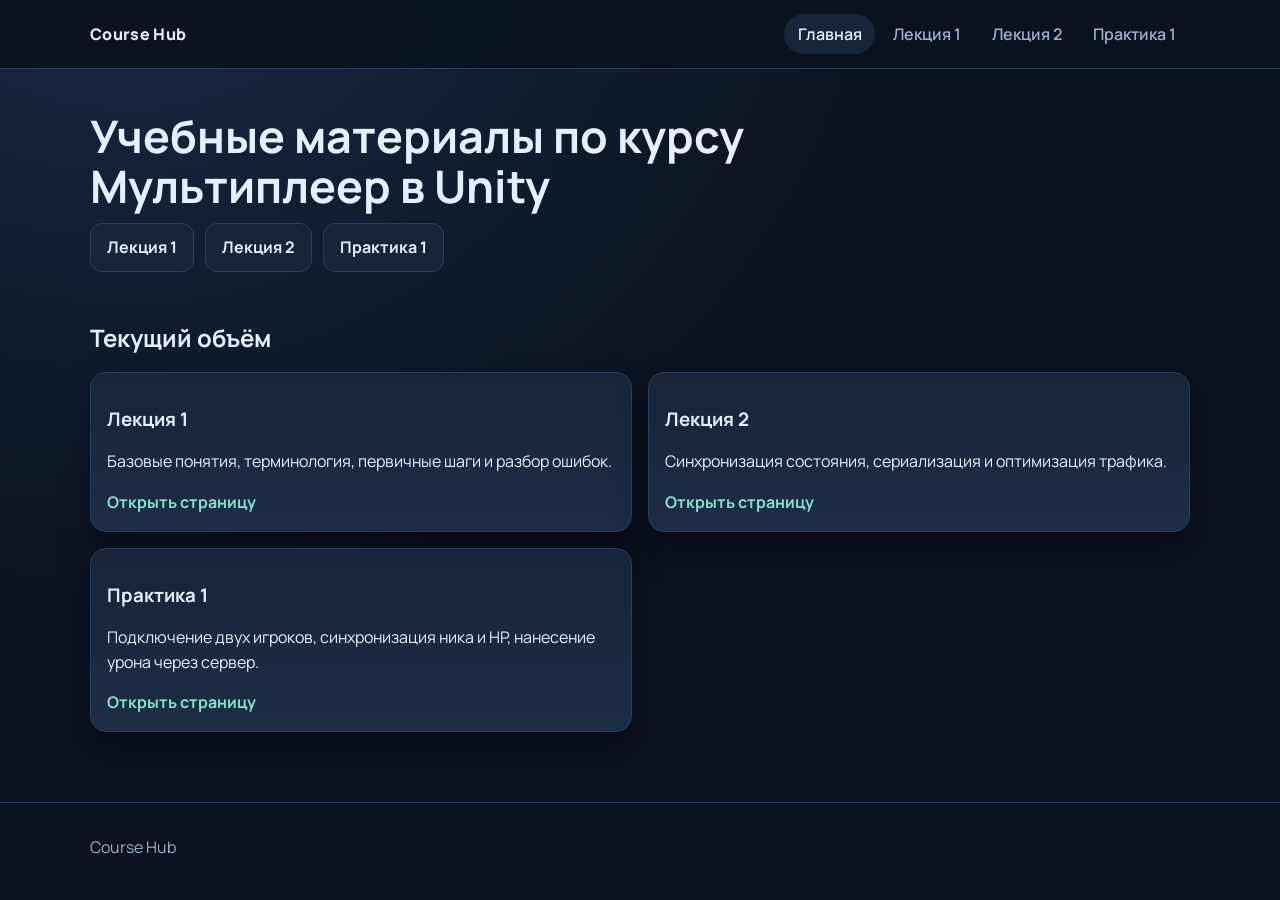
==== index.html @ 15cea0e5 "Add practice 1 page and course navigation" ====
﻿<!doctype html>
<html lang="ru">
<head>
  <meta charset="UTF-8">
  <meta name="viewport" content="width=device-width, initial-scale=1.0">
  <title>Course Hub</title>
  <link rel="preconnect" href="https://fonts.googleapis.com">
  <link rel="preconnect" href="https://fonts.gstatic.com" crossorigin>
  <link href="https://fonts.googleapis.com/css2?family=Manrope:wght@400;500;700;800&display=swap" rel="stylesheet">
  <link rel="stylesheet" href="./assets/css/styles.css">
</head>
<body>
  <header class="site-header">
    <div class="container header-inner">
      <a href="./index.html" class="brand">Course Hub</a>
      <button class="menu-toggle" type="button" aria-expanded="false" aria-controls="site-nav">Меню</button>
      <nav id="site-nav" class="site-nav">
        <a href="./index.html" aria-current="page">Главная</a>
        <a href="./lectures/lecture-1.html">Лекция 1</a>
        <a href="./lectures/lecture-2.html">Лекция 2</a>
        <a href="./lectures/practice-1.html">Практика 1</a>
      </nav>
    </div>
  </header>

  <main>
    <section class="hero">
      <div class="container">
        <h1>Учебные материалы по курсу<br>Мультиплеер в Unity</h1>
        <div class="hero-actions">
          <a class="btn btn-hero-link" href="./lectures/lecture-1.html">Лекция 1</a>
          <a class="btn btn-hero-link" href="./lectures/lecture-2.html">Лекция 2</a>
          <a class="btn btn-hero-link" href="./lectures/practice-1.html">Практика 1</a>
        </div>
      </div>
    </section>

    <section class="container section">
      <h2>Текущий объём</h2>
      <div class="cards">
        <article class="card">
          <h3>Лекция 1</h3>
          <p>Базовые понятия, терминология, первичные шаги и разбор ошибок.</p>
          <a class="link-arrow" href="./lectures/lecture-1.html">Открыть страницу</a>
        </article>
        <article class="card">
          <h3>Лекция 2</h3>
          <p>Синхронизация состояния, сериализация и оптимизация трафика.</p>
          <a class="link-arrow" href="./lectures/lecture-2.html">Открыть страницу</a>
        </article>
        <article class="card">
          <h3>Практика 1</h3>
          <p>Подключение двух игроков, синхронизация ника и HP, нанесение урона через сервер.</p>
          <a class="link-arrow" href="./lectures/practice-1.html">Открыть страницу</a>
        </article>
      </div>
    </section>
  </main>

  <footer class="site-footer">
    <div class="container">
      <p>Course Hub</p>
    </div>
  </footer>

  <script src="./assets/js/site.js"></script>
</body>
</html>
---- assets/css/styles.css ----
﻿:root {
  --bg: #0b1220;
  --bg-soft: #121b2d;
  --surface: #17243a;
  --surface-2: #1d2d46;
  --text: #e7eefc;
  --muted: #9eb0c9;
  --primary: #37c8a7;
  --primary-dark: #29a68a;
  --accent: #233858;
  --border: #2a3d5e;
  --shadow: 0 16px 32px rgba(0, 0, 0, 0.35);
}

* {
  box-sizing: border-box;
}

body {
  margin: 0;
  min-height: 100vh;
  display: flex;
  flex-direction: column;
  font-family: "Manrope", "Segoe UI", sans-serif;
  color: var(--text);
  background: radial-gradient(circle at 10% -20%, #1b2c4b 0%, var(--bg) 50%);
  line-height: 1.55;
}

html,
body {
  overflow-x: hidden;
}

main {
  flex: 1;
  width: 100%;
}

a {
  color: inherit;
}

.container {
  width: min(1100px, 92vw);
  margin: 0 auto;
}

.site-header {
  position: sticky;
  top: 0;
  z-index: 20;
  backdrop-filter: blur(8px);
  background: rgba(11, 18, 32, 0.9);
  border-bottom: 1px solid var(--border);
}

.header-inner {
  display: flex;
  align-items: center;
  justify-content: space-between;
  min-height: 68px;
  gap: 1rem;
}

.brand {
  text-decoration: none;
  font-weight: 800;
  letter-spacing: 0.02em;
}

.site-nav {
  display: flex;
  gap: 0.25rem;
}

.site-nav a {
  text-decoration: none;
  padding: 0.5rem 0.85rem;
  border-radius: 999px;
  color: var(--muted);
  font-weight: 600;
}

.site-nav a[aria-current="page"],
.site-nav a:hover {
  background: var(--surface);
  color: var(--text);
}

.menu-toggle {
  display: none;
  border: 1px solid var(--border);
  color: var(--text);
  background: var(--surface);
  border-radius: 10px;
  padding: 0.5rem 0.8rem;
  font: inherit;
}

.hero {
  padding: 2.2rem 0 1rem;
}

.hero-grid {
  display: grid;
  grid-template-columns: 1.4fr 1fr;
  gap: 1.2rem;
  align-items: start;
}

.eyebrow {
  margin: 0;
  font-weight: 700;
  color: #75e3ce;
}

h1 {
  font-size: clamp(1.7rem, 4.6vw, 2.8rem);
  line-height: 1.1;
  margin: 0.45rem 0 0.8rem;
  overflow-wrap: anywhere;
}

h2,
h3 {
  line-height: 1.2;
  overflow-wrap: anywhere;
}

.hero-text,
.page-lead {
  color: var(--muted);
  margin: 0 0 1rem;
}

.hero-actions {
  display: flex;
  flex-wrap: wrap;
  gap: 0.7rem;
}

.btn {
  display: inline-flex;
  align-items: center;
  justify-content: center;
  padding: 0.7rem 1rem;
  border-radius: 12px;
  text-decoration: none;
  font-weight: 700;
  border: 1px solid transparent;
}

.btn-primary {
  background: var(--primary);
  color: #05221c;
}

.btn-primary:hover {
  background: var(--primary-dark);
}

.btn-secondary {
  border-color: var(--border);
  background: var(--surface);
}

.hero-card,
.card,
.content-card {
  background: linear-gradient(180deg, var(--surface) 0%, var(--surface-2) 100%);
  border: 1px solid var(--border);
  border-radius: 16px;
  box-shadow: var(--shadow);
  padding: 1rem;
}

.section {
  padding: 1rem 0 2rem;
}

.cards {
  display: grid;
  grid-template-columns: repeat(2, minmax(0, 1fr));
  gap: 1rem;
}

.link-arrow {
  color: #82e4d0;
  font-weight: 700;
  text-decoration: none;
}

.link-arrow:hover {
  text-decoration: underline;
}

.site-footer {
  border-top: 1px solid var(--border);
  padding: 1rem 0 1.5rem;
  color: var(--muted);
}

.back-link {
  display: inline-block;
  margin-bottom: 0.8rem;
  text-decoration: none;
  color: #82e4d0;
  font-weight: 700;
}

.lecture-page h1 {
  margin-top: 0;
}

.tabs {
  display: flex;
  gap: 0.5rem;
  margin: 1rem 0;
}

.tab-btn {
  border: 1px solid var(--border);
  border-radius: 10px;
  background: var(--surface);
  color: var(--text);
  padding: 0.6rem 0.9rem;
  font: inherit;
  font-weight: 700;
  cursor: pointer;
}

.tab-btn.is-active {
  background: var(--accent);
  border-color: #3c5f8b;
}

.tab-panel {
  display: block;
}



.content-stack {
  display: grid;
  gap: 1rem;
}

.content-stack > * {
  min-width: 0;
}

.site-nav a:focus-visible,
.btn:focus-visible,
.tab-btn:focus-visible,
.back-link:focus-visible,
.menu-toggle:focus-visible {
  outline: 2px solid #82e4d0;
  outline-offset: 2px;
}

pre {
  background: #0e1728;
  border: 1px solid var(--border);
  border-radius: 12px;
  padding: 0.85rem;
  overflow-x: auto;
}

code {
  font-family: Consolas, "Courier New", monospace;
  font-size: 0.92em;
}
@media (max-width: 860px) {
  .hero-grid,
  .cards {
    grid-template-columns: 1fr;
  }

  .site-nav {
    position: absolute;
    top: 68px;
    right: 4vw;
    left: 4vw;
    background: var(--bg-soft);
    border: 1px solid var(--border);
    border-radius: 14px;
    padding: 0.35rem;
    display: none;
    flex-direction: column;
  }

  .site-nav.is-open {
    display: flex;
  }

  .menu-toggle {
    display: inline-flex;
  }
}



.lecture-figure {
  margin: 0 0 1rem;
  border: 1px solid var(--border);
  border-radius: 14px;
  overflow: hidden;
  background: #101b2f;
}

.lecture-figure img {
  display: block;
  width: 100%;
  height: auto;
  max-width: 100%;
}

.lecture-figure figcaption {
  padding: 0.75rem 0.9rem;
  color: var(--muted);
  font-size: 0.95rem;
  border-top: 1px solid var(--border);
  background: rgba(9, 15, 27, 0.55);
}

.media-grid {
  display: grid;
  grid-template-columns: repeat(3, minmax(0, 1fr));
  gap: 0.9rem;
  margin: 0.9rem 0 0.6rem;
}

.media-card {
  border: 1px solid var(--border);
  border-radius: 14px;
  padding: 0.8rem;
  background: #12203a;
}

.media-card h3 {
  margin-top: 0;
  margin-bottom: 0.6rem;
}

.video-frame {
  position: relative;
  width: 100%;
  padding-top: 56.25%;
  border: 1px solid var(--border);
  border-radius: 12px;
  overflow: hidden;
  background: #0a1220;
  margin-bottom: 0.6rem;
}

.video-frame iframe {
  position: absolute;
  inset: 0;
  width: 100%;
  height: 100%;
  border: 0;
}

.demo-links {
  display: flex;
  flex-wrap: wrap;
  gap: 0.6rem;
  margin-top: 0.8rem;
}

.practice-banner {
  border-color: #3c5f8b;
  background:
    radial-gradient(circle at top right, rgba(55, 200, 167, 0.12), transparent 38%),
    linear-gradient(180deg, var(--surface) 0%, var(--surface-2) 100%);
}

.student-note {
  border-color: #6c5a22;
  background:
    radial-gradient(circle at top right, rgba(224, 189, 81, 0.12), transparent 36%),
    linear-gradient(180deg, #2a2414 0%, #231e12 100%);
}

.student-note p {
  margin: 0;
}

.accent {
  color: #82e4d0;
  font-weight: 700;
}

.accent-warm {
  color: #ffd479;
  font-weight: 700;
}

.info-grid {
  display: grid;
  grid-template-columns: repeat(3, minmax(0, 1fr));
  gap: 0.9rem;
  margin: 1rem 0;
}

.chip-list li {
  margin-bottom: 0.45rem;
}

.checkpoint {
  margin-top: 1rem;
  padding: 0.9rem 1rem;
  border: 1px solid #3a557d;
  border-radius: 14px;
  background: rgba(9, 15, 27, 0.4);
}

.checkpoint h3 {
  margin-top: 0;
  margin-bottom: 0.35rem;
}

.hint-card {
  margin-top: 1rem;
  border: 1px solid #38557b;
  border-radius: 14px;
  background: rgba(12, 21, 37, 0.55);
  overflow: hidden;
}

.hint-card summary {
  cursor: pointer;
  list-style: none;
  padding: 0.9rem 1rem;
  font-weight: 700;
  background: rgba(18, 32, 58, 0.82);
}

.hint-card summary::-webkit-details-marker {
  display: none;
}

.hint-card summary::after {
  content: "+";
  float: right;
  color: #82e4d0;
}

.hint-card[open] summary::after {
  content: "-";
}

.hint-card > p,
.hint-card > pre {
  margin-left: 1rem;
  margin-right: 1rem;
}

.hint-card > p {
  margin-top: 0.9rem;
  margin-bottom: 0.75rem;
  color: var(--muted);
}

.hint-card > pre {
  margin-top: 0;
  margin-bottom: 1rem;
}

@media (max-width: 1000px) {
  .info-grid,
  .media-grid {
    grid-template-columns: 1fr 1fr;
  }
}

@media (max-width: 700px) {
  .info-grid,
  .media-grid {
    grid-template-columns: 1fr;
  }
}


.gif-grid {
  display: grid;
  grid-template-columns: repeat(3, minmax(0, 1fr));
  gap: 0.9rem;
  margin-top: 0.9rem;
}

.gif-card {
  border: 1px solid var(--border);
  border-radius: 14px;
  overflow: hidden;
  background: #12203a;
}

.gif-card img {
  display: block;
  width: 100%;
  height: auto;
  background: #0a1220;
}

.gif-card h3 {
  margin: 0.75rem 0.85rem 0.3rem;
}

.gif-card p {
  margin: 0 0.85rem 0.85rem;
  color: var(--muted);
}

@media (max-width: 1000px) {
  .gif-grid {
    grid-template-columns: 1fr 1fr;
  }
}

@media (max-width: 700px) {
  .gif-grid {
    grid-template-columns: 1fr;
  }
}

pre code.hljs {
  background: transparent;
  padding: 0;
}

code.language-csharp {
  display: block;
}



.is-zoomable {
  cursor: pointer;
  transition: transform 120ms ease;
}

.is-zoomable:hover {
  transform: translateY(-1px);
}

.image-lightbox {
  position: fixed;
  inset: 0;
  z-index: 1000;
  background: rgba(3, 8, 16, 0.88);
  display: flex;
  align-items: center;
  justify-content: center;
  padding: 1rem;
}

.image-lightbox[hidden] {
  display: none;
}

.lightbox-image {
  display: block;
  max-width: min(1200px, 96vw);
  max-height: 90vh;
  width: auto;
  height: auto;
  margin: auto;
  object-fit: contain;
  border-radius: 14px;
  border: 1px solid var(--border);
  box-shadow: 0 20px 45px rgba(0, 0, 0, 0.45);
  background: #0a1220;
}

.lightbox-close {
  position: absolute;
  top: 1rem;
  right: 1rem;
  width: 44px;
  height: 44px;
  border: 1px solid var(--border);
  border-radius: 10px;
  background: #15233b;
  color: var(--text);
  font-size: 1.6rem;
  line-height: 1;
  cursor: pointer;
}

.lightbox-close:focus-visible {
  outline: 2px solid #82e4d0;
  outline-offset: 2px;
}

.gif-card img,
.lightbox-image,
.image-lightbox {
  user-select: none;
  -webkit-user-select: none;
  -webkit-touch-callout: none;
}

.gif-card img,
.lightbox-image {
  -webkit-user-drag: none;
}

.lightbox-image {
  pointer-events: none;
}

/* IDE-like code block accents */
pre {
  position: relative;
  background: linear-gradient(180deg, #0f1a2d 0%, #0c1628 100%);
  border: 1px solid #2b3f60;
  border-left: 4px solid #37c8a7;
  border-right: 2px solid #2f4f79;
  border-radius: 12px;
  padding: 0.95rem 0.95rem 0.95rem 1.05rem;
  overflow-x: auto;
}

code.language-csharp {
  border-left: 2px solid rgba(130, 228, 208, 0.22);
  padding-left: 0.75rem;
}



/* all image anti-popup */
img {
  -webkit-user-drag: none;
  -webkit-touch-callout: none;
  user-select: none;
  -webkit-user-select: none;
}

/* IDE syntax accents for C# tokens */
pre code.hljs {
  background: transparent;
  padding: 0;
}

.hljs-keyword,
.hljs-selector-tag,
.hljs-literal {
  color: #c792ea;
}

.hljs-title,
.hljs-title.class_,
.hljs-type {
  color: #82aaff;
}

.hljs-string,
.hljs-title.function_ {
  color: #c3e88d;
}

.hljs-number,
.hljs-symbol {
  color: #f78c6c;
}

.hljs-comment,
.hljs-quote {
  color: #6f7a94;
}

.hljs-params,
.hljs-variable,
.hljs-property {
  color: #f4f7ff;
}

.btn-hero-link {
  border-color: var(--border);
  background: var(--surface);
  color: var(--text);
}

.btn-hero-link:hover,
.btn-hero-link:focus-visible {
  background: var(--primary);
  color: #05221c;
  border-color: transparent;
}

.lecture-hero {
  margin: 0.35rem 0 1.1rem;
  border: 1px solid var(--border);
  border-radius: 18px;
  overflow: hidden;
  box-shadow: var(--shadow);
  background: #0f1a2d;
}

.lecture-hero img {
  display: block;
  width: 100%;
  height: auto;
  max-width: 100%;
}

/* Mobile overflow fixes */
.content-card,
.lecture-hero,
.lecture-figure,
.gif-card,
.media-card {
  max-width: 100%;
}

@media (max-width: 700px) {
  .container {
    width: calc(100% - 1rem);
  }

  .lecture-figure {
    overflow-x: auto;
    overflow-y: hidden;
    -webkit-overflow-scrolling: touch;
  }

  .lecture-figure img {
    width: max(100%, 640px);
    min-width: 0;
    max-width: none;
  }

  .lecture-figure figcaption {
    min-width: 640px;
  }

  .lecture-hero img {
    min-width: 0;
    width: 100%;
    max-width: 100%;
  }
}
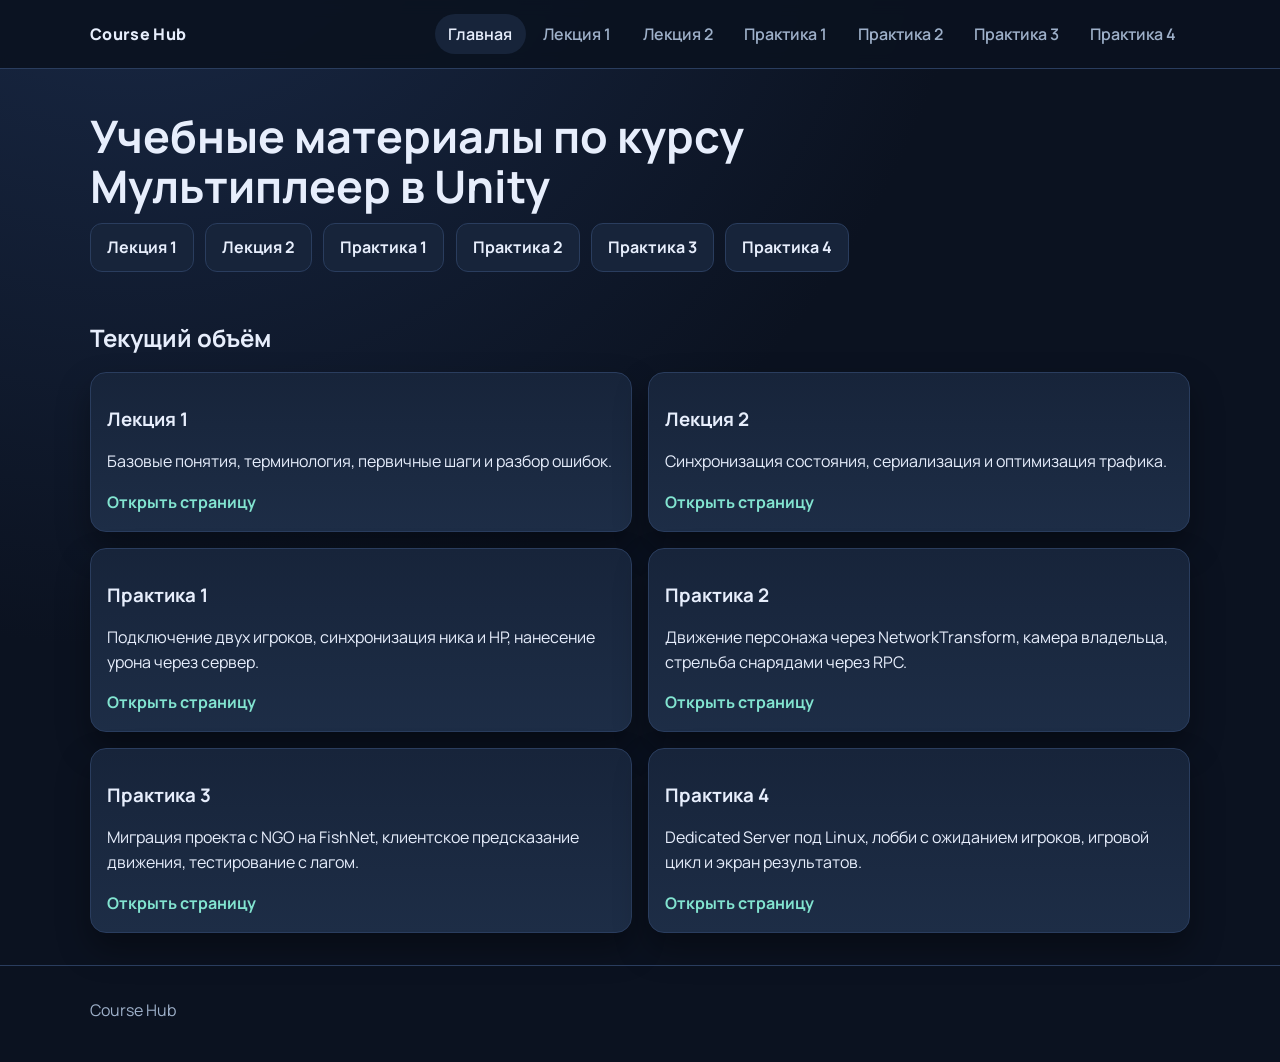
==== commit 43f2193a: "feat: add practice 2,3,4" ====
--- a/index.html
+++ b/index.html
@@ -19,6 +19,9 @@
         <a href="./lectures/lecture-1.html">Лекция 1</a>
         <a href="./lectures/lecture-2.html">Лекция 2</a>
         <a href="./lectures/practice-1.html">Практика 1</a>
+        <a href="./lectures/practice-2.html">Практика 2</a>
+        <a href="./lectures/practice-3.html">Практика 3</a>
+        <a href="./lectures/practice-4.html">Практика 4</a>
       </nav>
     </div>
   </header>
@@ -31,6 +34,9 @@
           <a class="btn btn-hero-link" href="./lectures/lecture-1.html">Лекция 1</a>
           <a class="btn btn-hero-link" href="./lectures/lecture-2.html">Лекция 2</a>
           <a class="btn btn-hero-link" href="./lectures/practice-1.html">Практика 1</a>
+          <a class="btn btn-hero-link" href="./lectures/practice-2.html">Практика 2</a>
+          <a class="btn btn-hero-link" href="./lectures/practice-3.html">Практика 3</a>
+          <a class="btn btn-hero-link" href="./lectures/practice-4.html">Практика 4</a>
         </div>
       </div>
     </section>
@@ -53,6 +59,21 @@
           <p>Подключение двух игроков, синхронизация ника и HP, нанесение урона через сервер.</p>
           <a class="link-arrow" href="./lectures/practice-1.html">Открыть страницу</a>
         </article>
+        <article class="card">
+          <h3>Практика 2</h3>
+          <p>Движение персонажа через NetworkTransform, камера владельца, стрельба снарядами через RPC.</p>
+          <a class="link-arrow" href="./lectures/practice-2.html">Открыть страницу</a>
+        </article>
+        <article class="card">
+          <h3>Практика 3</h3>
+          <p>Миграция проекта с NGO на FishNet, клиентское предсказание движения, тестирование с лагом.</p>
+          <a class="link-arrow" href="./lectures/practice-3.html">Открыть страницу</a>
+        </article>
+        <article class="card">
+          <h3>Практика 4</h3>
+          <p>Dedicated Server под Linux, лобби с ожиданием игроков, игровой цикл и экран результатов.</p>
+          <a class="link-arrow" href="./lectures/practice-4.html">Открыть страницу</a>
+        </article>
       </div>
     </section>
   </main>
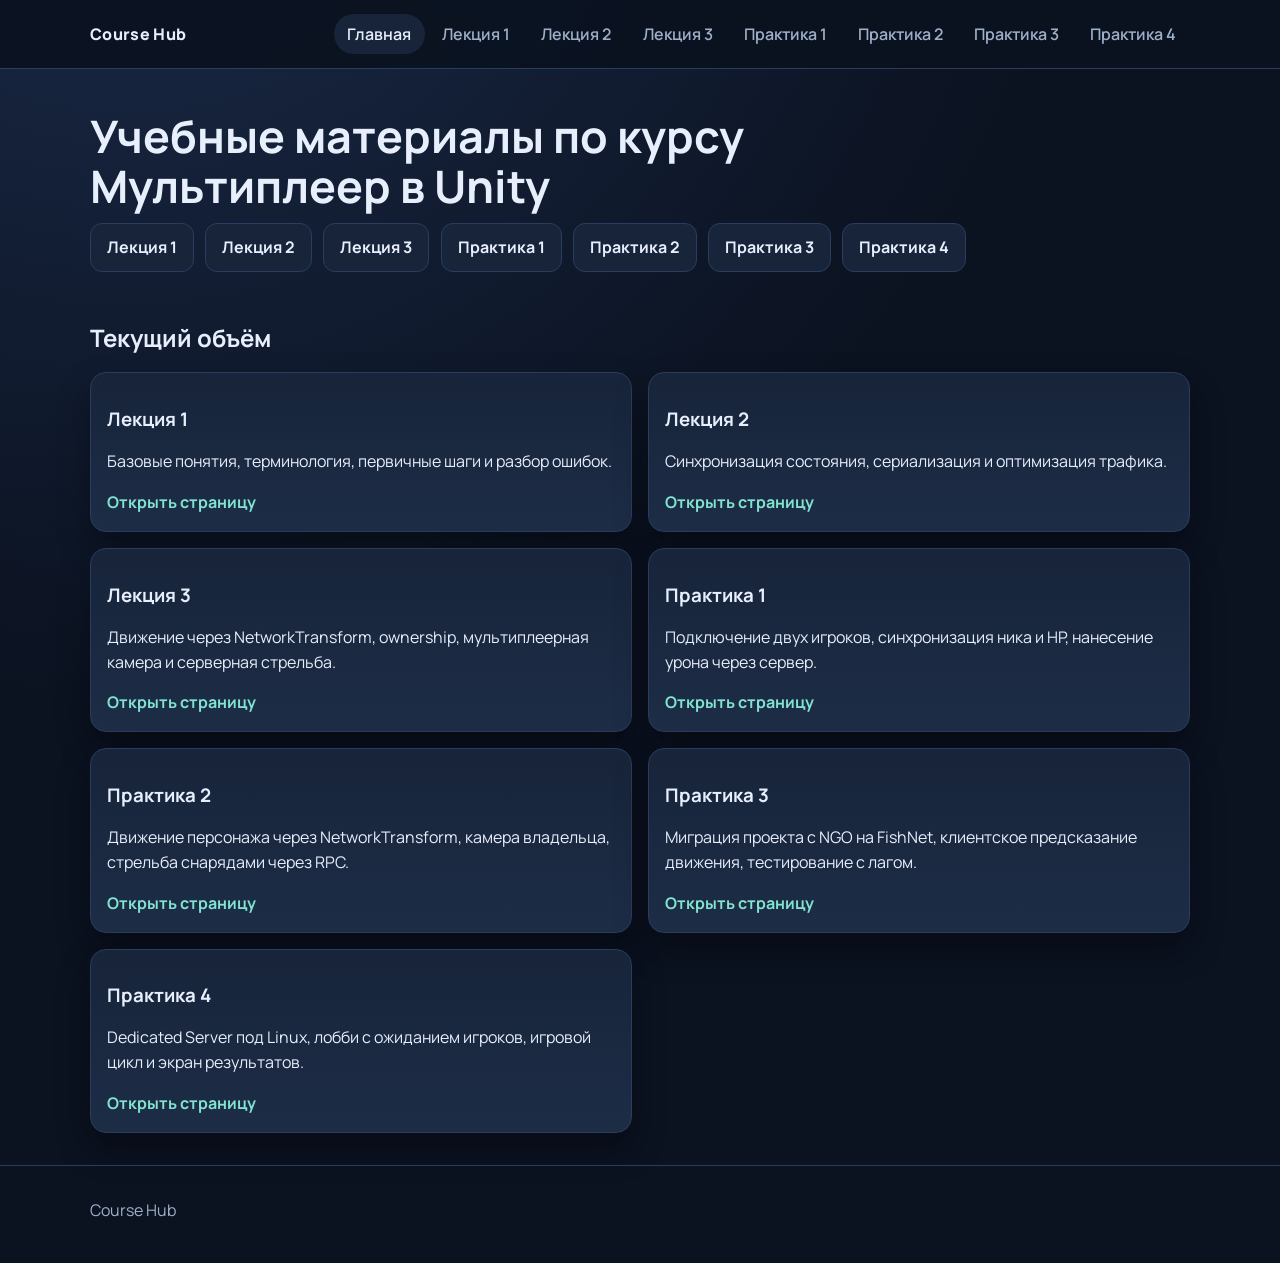
==== commit b2e7d567: "Add lecture 3 page and navigation links" ====
--- a/index.html
+++ b/index.html
@@ -18,6 +18,7 @@
         <a href="./index.html" aria-current="page">Главная</a>
         <a href="./lectures/lecture-1.html">Лекция 1</a>
         <a href="./lectures/lecture-2.html">Лекция 2</a>
+        <a href="./lectures/lecture-3.html">Лекция 3</a>
         <a href="./lectures/practice-1.html">Практика 1</a>
         <a href="./lectures/practice-2.html">Практика 2</a>
         <a href="./lectures/practice-3.html">Практика 3</a>
@@ -33,6 +34,7 @@
         <div class="hero-actions">
           <a class="btn btn-hero-link" href="./lectures/lecture-1.html">Лекция 1</a>
           <a class="btn btn-hero-link" href="./lectures/lecture-2.html">Лекция 2</a>
+          <a class="btn btn-hero-link" href="./lectures/lecture-3.html">Лекция 3</a>
           <a class="btn btn-hero-link" href="./lectures/practice-1.html">Практика 1</a>
           <a class="btn btn-hero-link" href="./lectures/practice-2.html">Практика 2</a>
           <a class="btn btn-hero-link" href="./lectures/practice-3.html">Практика 3</a>
@@ -53,6 +55,11 @@
           <h3>Лекция 2</h3>
           <p>Синхронизация состояния, сериализация и оптимизация трафика.</p>
           <a class="link-arrow" href="./lectures/lecture-2.html">Открыть страницу</a>
+        </article>
+        <article class="card">
+          <h3>Лекция 3</h3>
+          <p>Движение через NetworkTransform, ownership, мультиплеерная камера и серверная стрельба.</p>
+          <a class="link-arrow" href="./lectures/lecture-3.html">Открыть страницу</a>
         </article>
         <article class="card">
           <h3>Практика 1</h3>
--- a/assets/css/styles.css
+++ b/assets/css/styles.css
@@ -699,6 +699,39 @@
   background: #0f1a2d;
 }
 
+.lecture-hero-text {
+  padding: 1.3rem;
+  background:
+    radial-gradient(circle at top right, rgba(55, 200, 167, 0.14), transparent 32%),
+    radial-gradient(circle at bottom left, rgba(130, 164, 255, 0.12), transparent 30%),
+    linear-gradient(180deg, #13203a 0%, #0f1a2d 100%);
+}
+
+.lecture-hero-text p {
+  max-width: 68ch;
+  margin: 0.65rem 0 0;
+  color: var(--muted);
+}
+
+.pill-row {
+  display: flex;
+  flex-wrap: wrap;
+  gap: 0.55rem;
+  margin-top: 1rem;
+}
+
+.pill {
+  display: inline-flex;
+  align-items: center;
+  padding: 0.4rem 0.72rem;
+  border-radius: 999px;
+  border: 1px solid #35527c;
+  background: rgba(10, 18, 32, 0.46);
+  color: var(--text);
+  font-size: 0.95rem;
+  font-weight: 700;
+}
+
 .lecture-hero img {
   display: block;
   width: 100%;
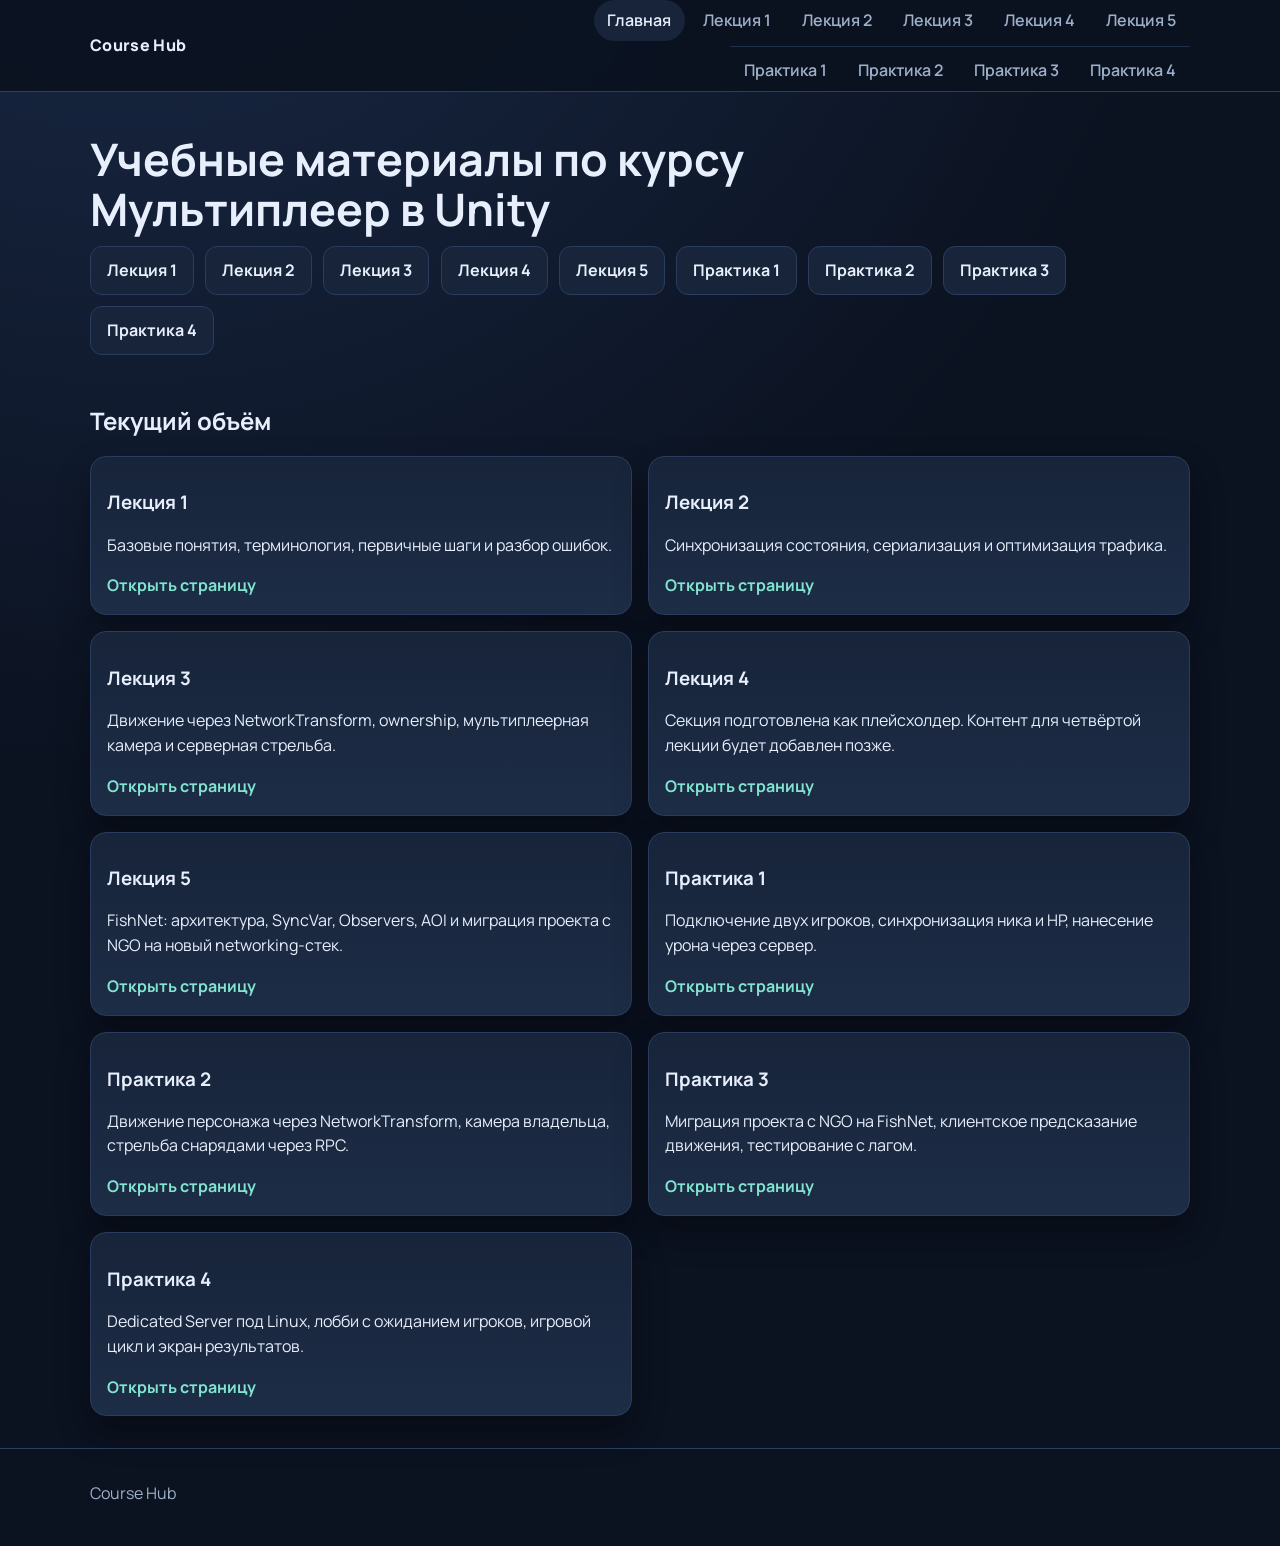
==== commit f8c18b04: "Update course pages: lecture 5, lecture 4 placeholder, split nav rows" ====
--- a/index.html
+++ b/index.html
@@ -15,14 +15,20 @@
       <a href="./index.html" class="brand">Course Hub</a>
       <button class="menu-toggle" type="button" aria-expanded="false" aria-controls="site-nav">Меню</button>
       <nav id="site-nav" class="site-nav">
+      <div class="nav-row nav-row-lectures">
         <a href="./index.html" aria-current="page">Главная</a>
         <a href="./lectures/lecture-1.html">Лекция 1</a>
         <a href="./lectures/lecture-2.html">Лекция 2</a>
         <a href="./lectures/lecture-3.html">Лекция 3</a>
+        <a href="./lectures/lecture-4.html">Лекция 4</a>
+        <a href="./lectures/lecture-5.html">Лекция 5</a>
+      </div>
+      <div class="nav-row nav-row-practices">
         <a href="./lectures/practice-1.html">Практика 1</a>
         <a href="./lectures/practice-2.html">Практика 2</a>
         <a href="./lectures/practice-3.html">Практика 3</a>
         <a href="./lectures/practice-4.html">Практика 4</a>
+      </div>
       </nav>
     </div>
   </header>
@@ -35,6 +41,8 @@
           <a class="btn btn-hero-link" href="./lectures/lecture-1.html">Лекция 1</a>
           <a class="btn btn-hero-link" href="./lectures/lecture-2.html">Лекция 2</a>
           <a class="btn btn-hero-link" href="./lectures/lecture-3.html">Лекция 3</a>
+          <a class="btn btn-hero-link" href="./lectures/lecture-4.html">Лекция 4</a>
+          <a class="btn btn-hero-link" href="./lectures/lecture-5.html">Лекция 5</a>
           <a class="btn btn-hero-link" href="./lectures/practice-1.html">Практика 1</a>
           <a class="btn btn-hero-link" href="./lectures/practice-2.html">Практика 2</a>
           <a class="btn btn-hero-link" href="./lectures/practice-3.html">Практика 3</a>
@@ -60,6 +68,16 @@
           <h3>Лекция 3</h3>
           <p>Движение через NetworkTransform, ownership, мультиплеерная камера и серверная стрельба.</p>
           <a class="link-arrow" href="./lectures/lecture-3.html">Открыть страницу</a>
+        </article>
+        <article class="card">
+          <h3>Лекция 4</h3>
+          <p>Секция подготовлена как плейсхолдер. Контент для четвёртой лекции будет добавлен позже.</p>
+          <a class="link-arrow" href="./lectures/lecture-4.html">Открыть страницу</a>
+        </article>
+        <article class="card">
+          <h3>Лекция 5</h3>
+          <p>FishNet: архитектура, SyncVar, Observers, AOI и миграция проекта с NGO на новый networking-стек.</p>
+          <a class="link-arrow" href="./lectures/lecture-5.html">Открыть страницу</a>
         </article>
         <article class="card">
           <h3>Практика 1</h3>
@@ -96,3 +114,4 @@
 </html>
 
 
+
--- a/assets/css/styles.css
+++ b/assets/css/styles.css
@@ -59,7 +59,7 @@
   display: flex;
   align-items: center;
   justify-content: space-between;
-  min-height: 68px;
+  min-height: 86px;
   gap: 1rem;
 }
 
@@ -71,7 +71,21 @@
 
 .site-nav {
   display: flex;
+  flex-direction: column;
+  gap: 0.32rem;
+  align-items: flex-end;
+}
+
+.site-nav .nav-row {
+  display: flex;
+  flex-wrap: wrap;
+  justify-content: flex-end;
   gap: 0.25rem;
+}
+
+.site-nav .nav-row-practices {
+  padding-top: 0.2rem;
+  border-top: 1px solid rgba(42, 61, 94, 0.7);
 }
 
 .site-nav a {
@@ -279,7 +293,7 @@
 
   .site-nav {
     position: absolute;
-    top: 68px;
+    top: 86px;
     right: 4vw;
     left: 4vw;
     background: var(--bg-soft);
@@ -288,6 +302,16 @@
     padding: 0.35rem;
     display: none;
     flex-direction: column;
+    gap: 0.45rem;
+    align-items: stretch;
+  }
+
+  .site-nav .nav-row {
+    justify-content: flex-start;
+  }
+
+  .site-nav .nav-row-practices {
+    padding-top: 0.35rem;
   }
 
   .site-nav.is-open {
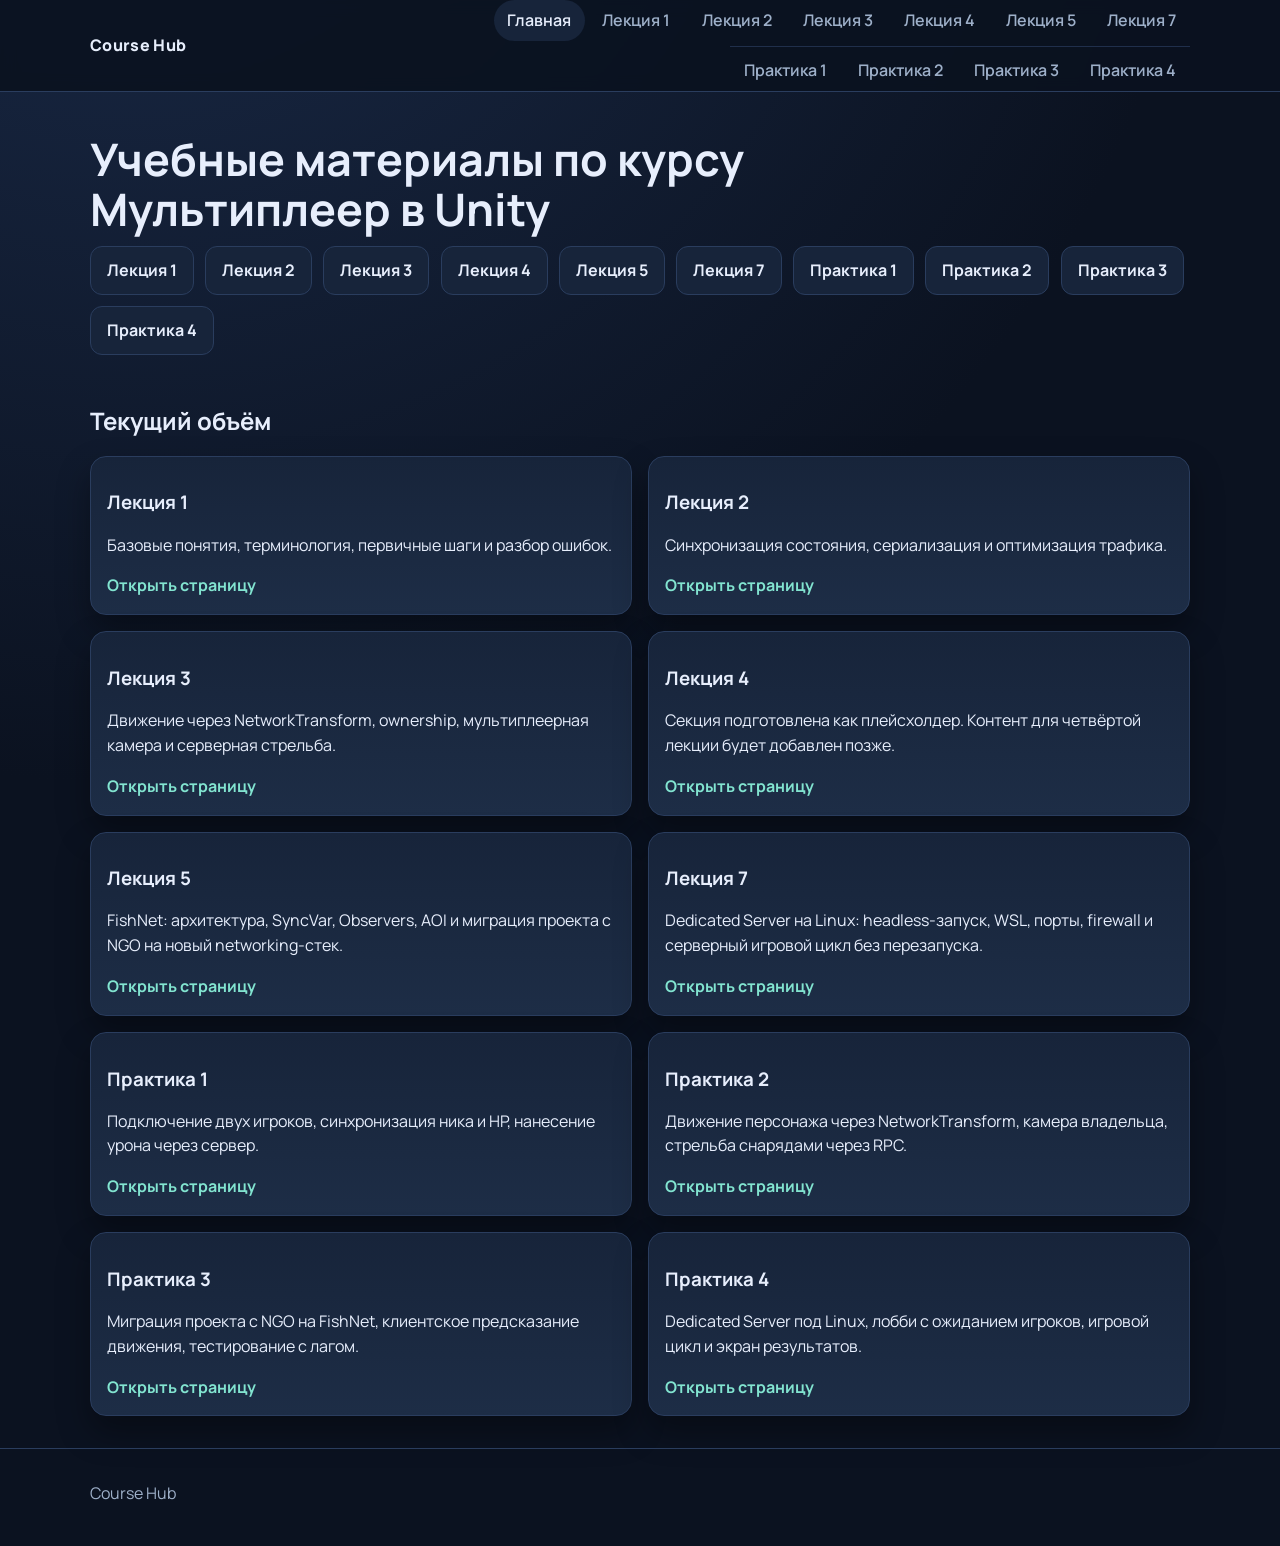
==== commit f483497f: "Add lecture 7 and PDF download blocks for lectures" ====
--- a/index.html
+++ b/index.html
@@ -4,6 +4,7 @@
   <meta charset="UTF-8">
   <meta name="viewport" content="width=device-width, initial-scale=1.0">
   <title>Course Hub</title>
+  <link rel="icon" type="image/svg+xml" href="./assets/img/favicon.svg">
   <link rel="preconnect" href="https://fonts.googleapis.com">
   <link rel="preconnect" href="https://fonts.gstatic.com" crossorigin>
   <link href="https://fonts.googleapis.com/css2?family=Manrope:wght@400;500;700;800&display=swap" rel="stylesheet">
@@ -22,6 +23,7 @@
         <a href="./lectures/lecture-3.html">Лекция 3</a>
         <a href="./lectures/lecture-4.html">Лекция 4</a>
         <a href="./lectures/lecture-5.html">Лекция 5</a>
+        <a href="./lectures/lecture-7.html">Лекция 7</a>
       </div>
       <div class="nav-row nav-row-practices">
         <a href="./lectures/practice-1.html">Практика 1</a>
@@ -43,6 +45,7 @@
           <a class="btn btn-hero-link" href="./lectures/lecture-3.html">Лекция 3</a>
           <a class="btn btn-hero-link" href="./lectures/lecture-4.html">Лекция 4</a>
           <a class="btn btn-hero-link" href="./lectures/lecture-5.html">Лекция 5</a>
+          <a class="btn btn-hero-link" href="./lectures/lecture-7.html">Лекция 7</a>
           <a class="btn btn-hero-link" href="./lectures/practice-1.html">Практика 1</a>
           <a class="btn btn-hero-link" href="./lectures/practice-2.html">Практика 2</a>
           <a class="btn btn-hero-link" href="./lectures/practice-3.html">Практика 3</a>
@@ -80,6 +83,11 @@
           <a class="link-arrow" href="./lectures/lecture-5.html">Открыть страницу</a>
         </article>
         <article class="card">
+          <h3>Лекция 7</h3>
+          <p>Dedicated Server на Linux: headless-запуск, WSL, порты, firewall и серверный игровой цикл без перезапуска.</p>
+          <a class="link-arrow" href="./lectures/lecture-7.html">Открыть страницу</a>
+        </article>
+        <article class="card">
           <h3>Практика 1</h3>
           <p>Подключение двух игроков, синхронизация ника и HP, нанесение урона через сервер.</p>
           <a class="link-arrow" href="./lectures/practice-1.html">Открыть страницу</a>
@@ -115,3 +123,5 @@
 
 
 
+
+
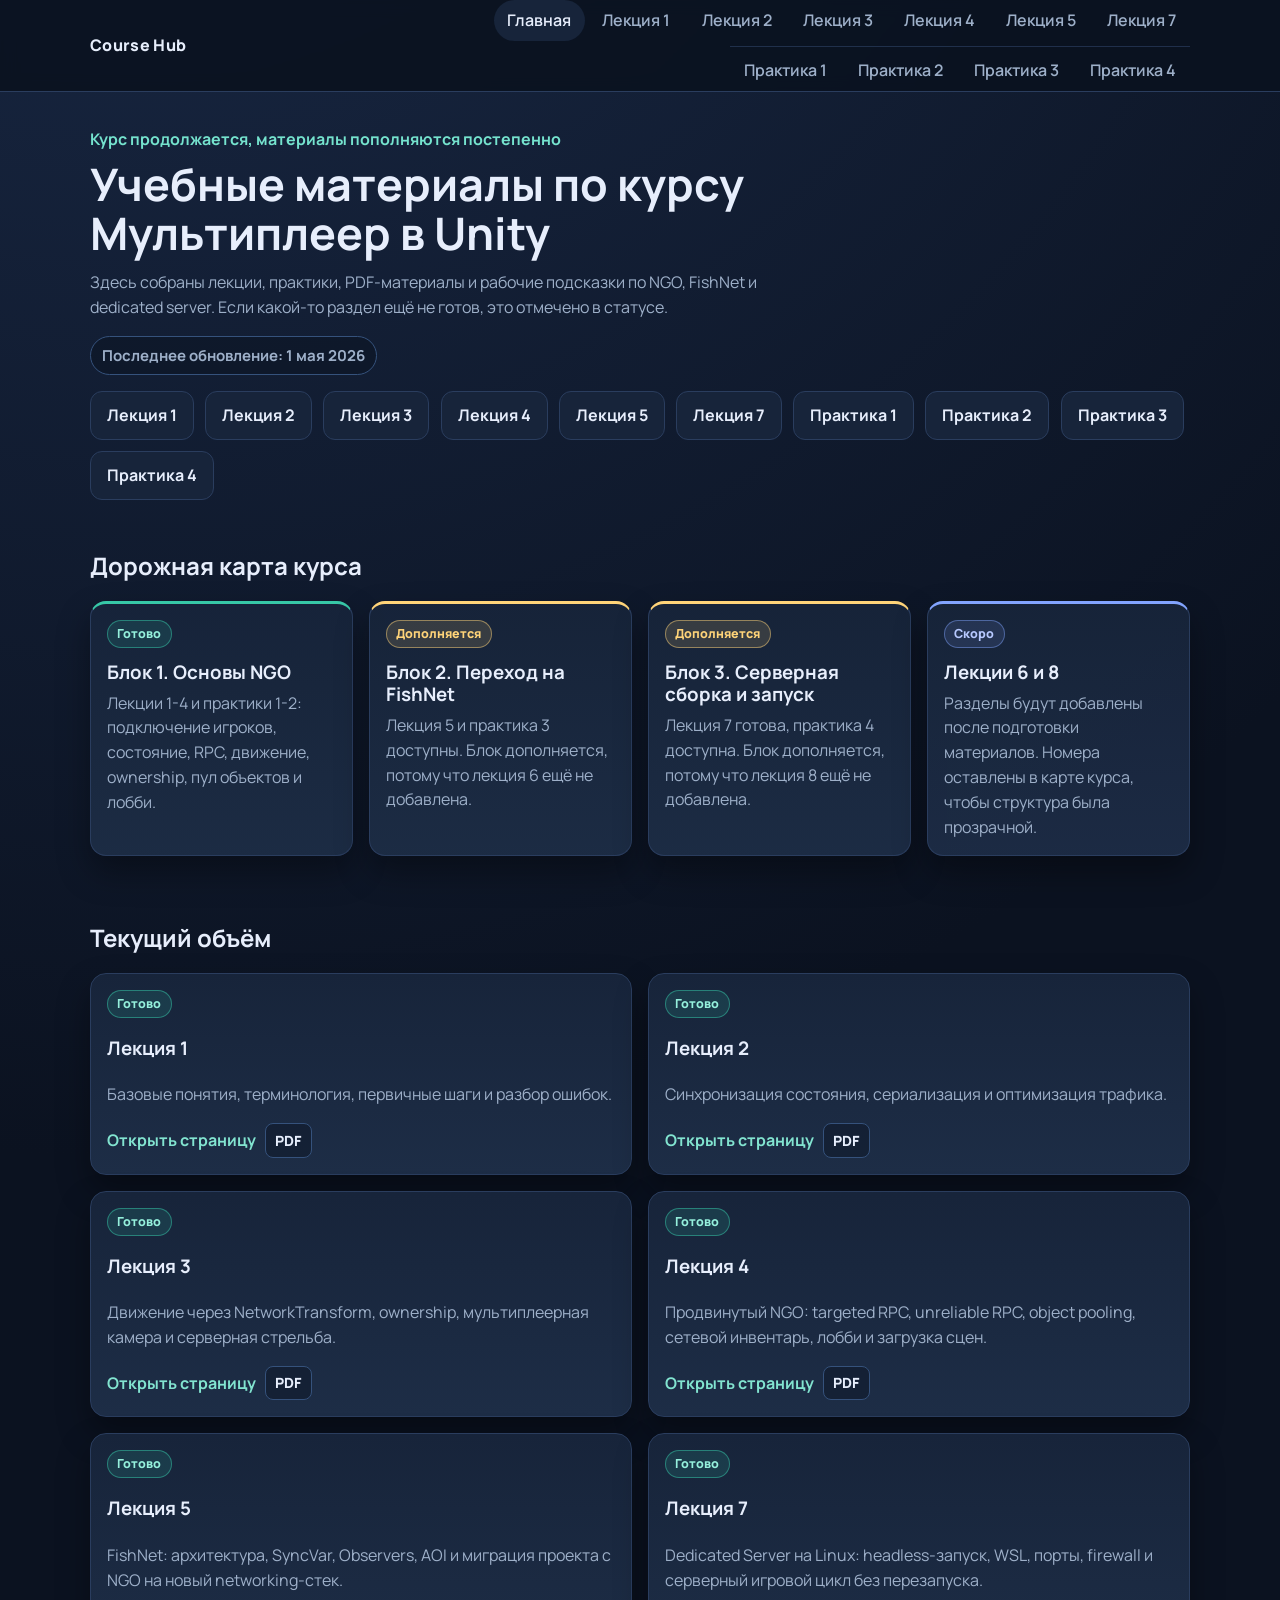
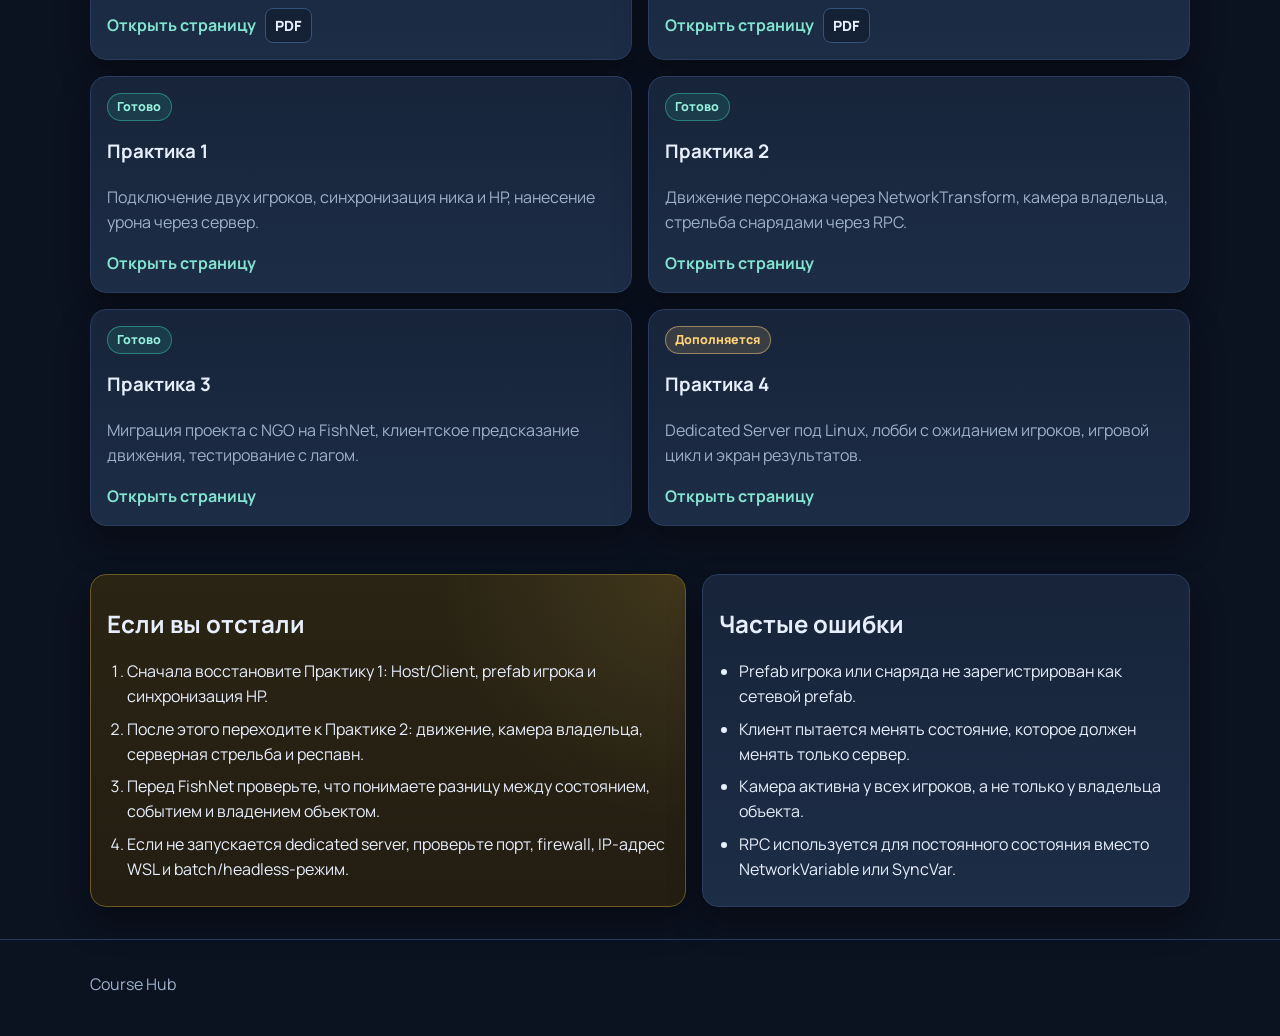
==== commit 46246132: "Update course hub material statuses" ====
--- a/index.html
+++ b/index.html
@@ -38,7 +38,10 @@
   <main>
     <section class="hero">
       <div class="container">
+        <p class="eyebrow">Курс продолжается, материалы пополняются постепенно</p>
         <h1>Учебные материалы по курсу<br>Мультиплеер в Unity</h1>
+        <p class="page-lead">Здесь собраны лекции, практики, PDF-материалы и рабочие подсказки по NGO, FishNet и dedicated server. Если какой-то раздел ещё не готов, это отмечено в статусе.</p>
+        <p class="last-updated">Последнее обновление: 1 мая 2026</p>
         <div class="hero-actions">
           <a class="btn btn-hero-link" href="./lectures/lecture-1.html">Лекция 1</a>
           <a class="btn btn-hero-link" href="./lectures/lecture-2.html">Лекция 2</a>
@@ -55,60 +58,137 @@
     </section>
 
     <section class="container section">
+      <h2>Дорожная карта курса</h2>
+      <div class="roadmap">
+        <article class="roadmap-item is-done">
+          <span class="status-badge status-ready">Готово</span>
+          <h3>Блок 1. Основы NGO</h3>
+          <p>Лекции 1-4 и практики 1-2: подключение игроков, состояние, RPC, движение, ownership, пул объектов и лобби.</p>
+        </article>
+        <article class="roadmap-item is-progress">
+          <span class="status-badge status-progress">Дополняется</span>
+          <h3>Блок 2. Переход на FishNet</h3>
+          <p>Лекция 5 и практика 3 доступны. Блок дополняется, потому что лекция 6 ещё не добавлена.</p>
+        </article>
+        <article class="roadmap-item is-progress">
+          <span class="status-badge status-progress">Дополняется</span>
+          <h3>Блок 3. Серверная сборка и запуск</h3>
+          <p>Лекция 7 готова, практика 4 доступна. Блок дополняется, потому что лекция 8 ещё не добавлена.</p>
+        </article>
+        <article class="roadmap-item is-soon">
+          <span class="status-badge status-soon">Скоро</span>
+          <h3>Лекции 6 и 8</h3>
+          <p>Разделы будут добавлены после подготовки материалов. Номера оставлены в карте курса, чтобы структура была прозрачной.</p>
+        </article>
+      </div>
+    </section>
+
+    <section class="container section">
       <h2>Текущий объём</h2>
       <div class="cards">
         <article class="card">
+          <span class="status-badge status-ready">Готово</span>
           <h3>Лекция 1</h3>
           <p>Базовые понятия, терминология, первичные шаги и разбор ошибок.</p>
-          <a class="link-arrow" href="./lectures/lecture-1.html">Открыть страницу</a>
-        </article>
-        <article class="card">
+          <div class="card-actions">
+            <a class="link-arrow" href="./lectures/lecture-1.html">Открыть страницу</a>
+            <a class="file-link" href="./Lectures%20file/Lecture%201.pdf">PDF</a>
+          </div>
+        </article>
+        <article class="card">
+          <span class="status-badge status-ready">Готово</span>
           <h3>Лекция 2</h3>
           <p>Синхронизация состояния, сериализация и оптимизация трафика.</p>
-          <a class="link-arrow" href="./lectures/lecture-2.html">Открыть страницу</a>
-        </article>
-        <article class="card">
+          <div class="card-actions">
+            <a class="link-arrow" href="./lectures/lecture-2.html">Открыть страницу</a>
+            <a class="file-link" href="./Lectures%20file/Lecture%202.pdf">PDF</a>
+          </div>
+        </article>
+        <article class="card">
+          <span class="status-badge status-ready">Готово</span>
           <h3>Лекция 3</h3>
           <p>Движение через NetworkTransform, ownership, мультиплеерная камера и серверная стрельба.</p>
-          <a class="link-arrow" href="./lectures/lecture-3.html">Открыть страницу</a>
-        </article>
-        <article class="card">
+          <div class="card-actions">
+            <a class="link-arrow" href="./lectures/lecture-3.html">Открыть страницу</a>
+            <a class="file-link" href="./Lectures%20file/Lecture%203.pdf">PDF</a>
+          </div>
+        </article>
+        <article class="card">
+          <span class="status-badge status-ready">Готово</span>
           <h3>Лекция 4</h3>
-          <p>Секция подготовлена как плейсхолдер. Контент для четвёртой лекции будет добавлен позже.</p>
-          <a class="link-arrow" href="./lectures/lecture-4.html">Открыть страницу</a>
-        </article>
-        <article class="card">
+          <p>Продвинутый NGO: targeted RPC, unreliable RPC, object pooling, сетевой инвентарь, лобби и загрузка сцен.</p>
+          <div class="card-actions">
+            <a class="link-arrow" href="./lectures/lecture-4.html">Открыть страницу</a>
+            <a class="file-link" href="./Lectures%20file/Lecture%204.pdf">PDF</a>
+          </div>
+        </article>
+        <article class="card">
+          <span class="status-badge status-ready">Готово</span>
           <h3>Лекция 5</h3>
           <p>FishNet: архитектура, SyncVar, Observers, AOI и миграция проекта с NGO на новый networking-стек.</p>
-          <a class="link-arrow" href="./lectures/lecture-5.html">Открыть страницу</a>
-        </article>
-        <article class="card">
+          <div class="card-actions">
+            <a class="link-arrow" href="./lectures/lecture-5.html">Открыть страницу</a>
+            <a class="file-link" href="./Lectures%20file/Lecture%205.pdf">PDF</a>
+          </div>
+        </article>
+        <article class="card">
+          <span class="status-badge status-ready">Готово</span>
           <h3>Лекция 7</h3>
           <p>Dedicated Server на Linux: headless-запуск, WSL, порты, firewall и серверный игровой цикл без перезапуска.</p>
-          <a class="link-arrow" href="./lectures/lecture-7.html">Открыть страницу</a>
-        </article>
-        <article class="card">
+          <div class="card-actions">
+            <a class="link-arrow" href="./lectures/lecture-7.html">Открыть страницу</a>
+            <a class="file-link" href="./Lectures%20file/Lecture%207.pdf">PDF</a>
+          </div>
+        </article>
+        <article class="card">
+          <span class="status-badge status-ready">Готово</span>
           <h3>Практика 1</h3>
           <p>Подключение двух игроков, синхронизация ника и HP, нанесение урона через сервер.</p>
           <a class="link-arrow" href="./lectures/practice-1.html">Открыть страницу</a>
         </article>
         <article class="card">
+          <span class="status-badge status-ready">Готово</span>
           <h3>Практика 2</h3>
           <p>Движение персонажа через NetworkTransform, камера владельца, стрельба снарядами через RPC.</p>
           <a class="link-arrow" href="./lectures/practice-2.html">Открыть страницу</a>
         </article>
         <article class="card">
+          <span class="status-badge status-ready">Готово</span>
           <h3>Практика 3</h3>
           <p>Миграция проекта с NGO на FishNet, клиентское предсказание движения, тестирование с лагом.</p>
           <a class="link-arrow" href="./lectures/practice-3.html">Открыть страницу</a>
         </article>
         <article class="card">
+          <span class="status-badge status-progress">Дополняется</span>
           <h3>Практика 4</h3>
           <p>Dedicated Server под Linux, лобби с ожиданием игроков, игровой цикл и экран результатов.</p>
           <a class="link-arrow" href="./lectures/practice-4.html">Открыть страницу</a>
         </article>
       </div>
     </section>
+
+    <section class="container section support-grid">
+      <article class="content-card student-note">
+        <h2>Если вы отстали</h2>
+        <ol class="compact-list">
+          <li>Сначала восстановите Практику 1: Host/Client, prefab игрока и синхронизация HP.</li>
+          <li>После этого переходите к Практике 2: движение, камера владельца, серверная стрельба и респавн.</li>
+          <li>Перед FishNet проверьте, что понимаете разницу между состоянием, событием и владением объектом.</li>
+          <li>Если не запускается dedicated server, проверьте порт, firewall, IP-адрес WSL и batch/headless-режим.</li>
+        </ol>
+      </article>
+
+      <article class="content-card">
+        <h2>Частые ошибки</h2>
+        <ul class="compact-list">
+          <li>Prefab игрока или снаряда не зарегистрирован как сетевой prefab.</li>
+          <li>Клиент пытается менять состояние, которое должен менять только сервер.</li>
+          <li>Камера активна у всех игроков, а не только у владельца объекта.</li>
+          <li>RPC используется для постоянного состояния вместо NetworkVariable или SyncVar.</li>
+        </ul>
+      </article>
+    </section>
+
   </main>
 
   <footer class="site-footer">
--- a/assets/css/styles.css
+++ b/assets/css/styles.css
@@ -148,6 +148,22 @@
   margin: 0 0 1rem;
 }
 
+.page-lead {
+  max-width: 72ch;
+}
+
+.last-updated {
+  display: inline-flex;
+  margin: 0 0 1rem;
+  padding: 0.42rem 0.7rem;
+  border: 1px solid #35527c;
+  border-radius: 999px;
+  background: rgba(10, 18, 32, 0.46);
+  color: var(--muted);
+  font-weight: 700;
+  font-size: 0.94rem;
+}
+
 .hero-actions {
   display: flex;
   flex-wrap: wrap;
@@ -199,6 +215,32 @@
   gap: 1rem;
 }
 
+.card {
+  display: flex;
+  flex-direction: column;
+  align-items: flex-start;
+}
+
+.card h3 {
+  margin-bottom: 0.45rem;
+}
+
+.card p {
+  color: var(--muted);
+}
+
+.card-actions {
+  display: flex;
+  flex-wrap: wrap;
+  align-items: center;
+  gap: 0.55rem;
+  margin-top: auto;
+}
+
+.card > .link-arrow {
+  margin-top: auto;
+}
+
 .link-arrow {
   color: #82e4d0;
   font-weight: 700;
@@ -207,6 +249,106 @@
 
 .link-arrow:hover {
   text-decoration: underline;
+}
+
+.file-link {
+  display: inline-flex;
+  align-items: center;
+  min-height: 2rem;
+  padding: 0.34rem 0.6rem;
+  border: 1px solid #35527c;
+  border-radius: 8px;
+  background: rgba(10, 18, 32, 0.42);
+  color: var(--text);
+  font-size: 0.88rem;
+  font-weight: 800;
+  text-decoration: none;
+}
+
+.file-link:hover,
+.file-link:focus-visible {
+  border-color: #82e4d0;
+  color: #82e4d0;
+}
+
+.status-badge {
+  display: inline-flex;
+  align-items: center;
+  min-height: 1.75rem;
+  padding: 0.24rem 0.58rem;
+  border-radius: 999px;
+  font-size: 0.78rem;
+  font-weight: 800;
+  line-height: 1;
+}
+
+.status-ready {
+  background: rgba(55, 200, 167, 0.14);
+  border: 1px solid rgba(55, 200, 167, 0.5);
+  color: #95f0dc;
+}
+
+.status-progress {
+  background: rgba(255, 212, 121, 0.14);
+  border: 1px solid rgba(255, 212, 121, 0.48);
+  color: #ffd479;
+}
+
+.status-soon {
+  background: rgba(130, 164, 255, 0.13);
+  border: 1px solid rgba(130, 164, 255, 0.45);
+  color: #b7c9ff;
+}
+
+.roadmap {
+  display: grid;
+  grid-template-columns: repeat(4, minmax(0, 1fr));
+  gap: 1rem;
+}
+
+.roadmap-item {
+  min-width: 0;
+  padding: 1rem;
+  border: 1px solid var(--border);
+  border-radius: 16px;
+  background: linear-gradient(180deg, rgba(23, 36, 58, 0.92) 0%, rgba(29, 45, 70, 0.92) 100%);
+  box-shadow: var(--shadow);
+}
+
+.roadmap-item h3 {
+  margin: 0.8rem 0 0.45rem;
+}
+
+.roadmap-item p {
+  margin: 0;
+  color: var(--muted);
+}
+
+.roadmap-item.is-done {
+  border-top: 3px solid #37c8a7;
+}
+
+.roadmap-item.is-progress {
+  border-top: 3px solid #ffd479;
+}
+
+.roadmap-item.is-soon {
+  border-top: 3px solid #82a4ff;
+}
+
+.support-grid {
+  display: grid;
+  grid-template-columns: minmax(0, 1.1fr) minmax(0, 0.9fr);
+  gap: 1rem;
+}
+
+.compact-list {
+  margin: 0.75rem 0 0;
+  padding-left: 1.25rem;
+}
+
+.compact-list li {
+  margin-bottom: 0.5rem;
 }
 
 .site-footer {
@@ -348,6 +490,31 @@
   background: rgba(9, 15, 27, 0.55);
 }
 
+.screenshot-figure {
+  max-width: 760px;
+  margin: 1rem auto;
+}
+
+.screenshot-link {
+  display: block;
+  cursor: zoom-in;
+  background:
+    linear-gradient(45deg, rgba(255, 255, 255, 0.04) 25%, transparent 25%),
+    linear-gradient(-45deg, rgba(255, 255, 255, 0.04) 25%, transparent 25%),
+    #0b1324;
+  background-size: 18px 18px;
+}
+
+.screenshot-figure img {
+  max-height: 320px;
+  object-fit: contain;
+}
+
+.screenshot-figure figcaption::after {
+  content: " Нажмите на скриншот, чтобы открыть полный размер.";
+  color: var(--primary);
+}
+
 .media-grid {
   display: grid;
   grid-template-columns: repeat(3, minmax(0, 1fr));
@@ -494,16 +661,21 @@
 
 @media (max-width: 1000px) {
   .info-grid,
-  .media-grid {
+  .media-grid,
+  .roadmap,
+  .support-grid {
     grid-template-columns: 1fr 1fr;
   }
 }
 
 @media (max-width: 700px) {
   .info-grid,
-  .media-grid {
+  .media-grid,
+  .roadmap,
+  .support-grid {
     grid-template-columns: 1fr;
   }
+
 }
 
 
@@ -629,10 +801,6 @@
 .gif-card img,
 .lightbox-image {
   -webkit-user-drag: none;
-}
-
-.lightbox-image {
-  pointer-events: none;
 }
 
 /* IDE-like code block accents */
@@ -789,8 +957,18 @@
     max-width: none;
   }
 
+  .screenshot-figure img {
+    width: 100%;
+    max-width: 100%;
+    max-height: 240px;
+  }
+
   .lecture-figure figcaption {
     min-width: 640px;
+  }
+
+  .screenshot-figure figcaption {
+    min-width: 0;
   }
 
   .lecture-hero img {
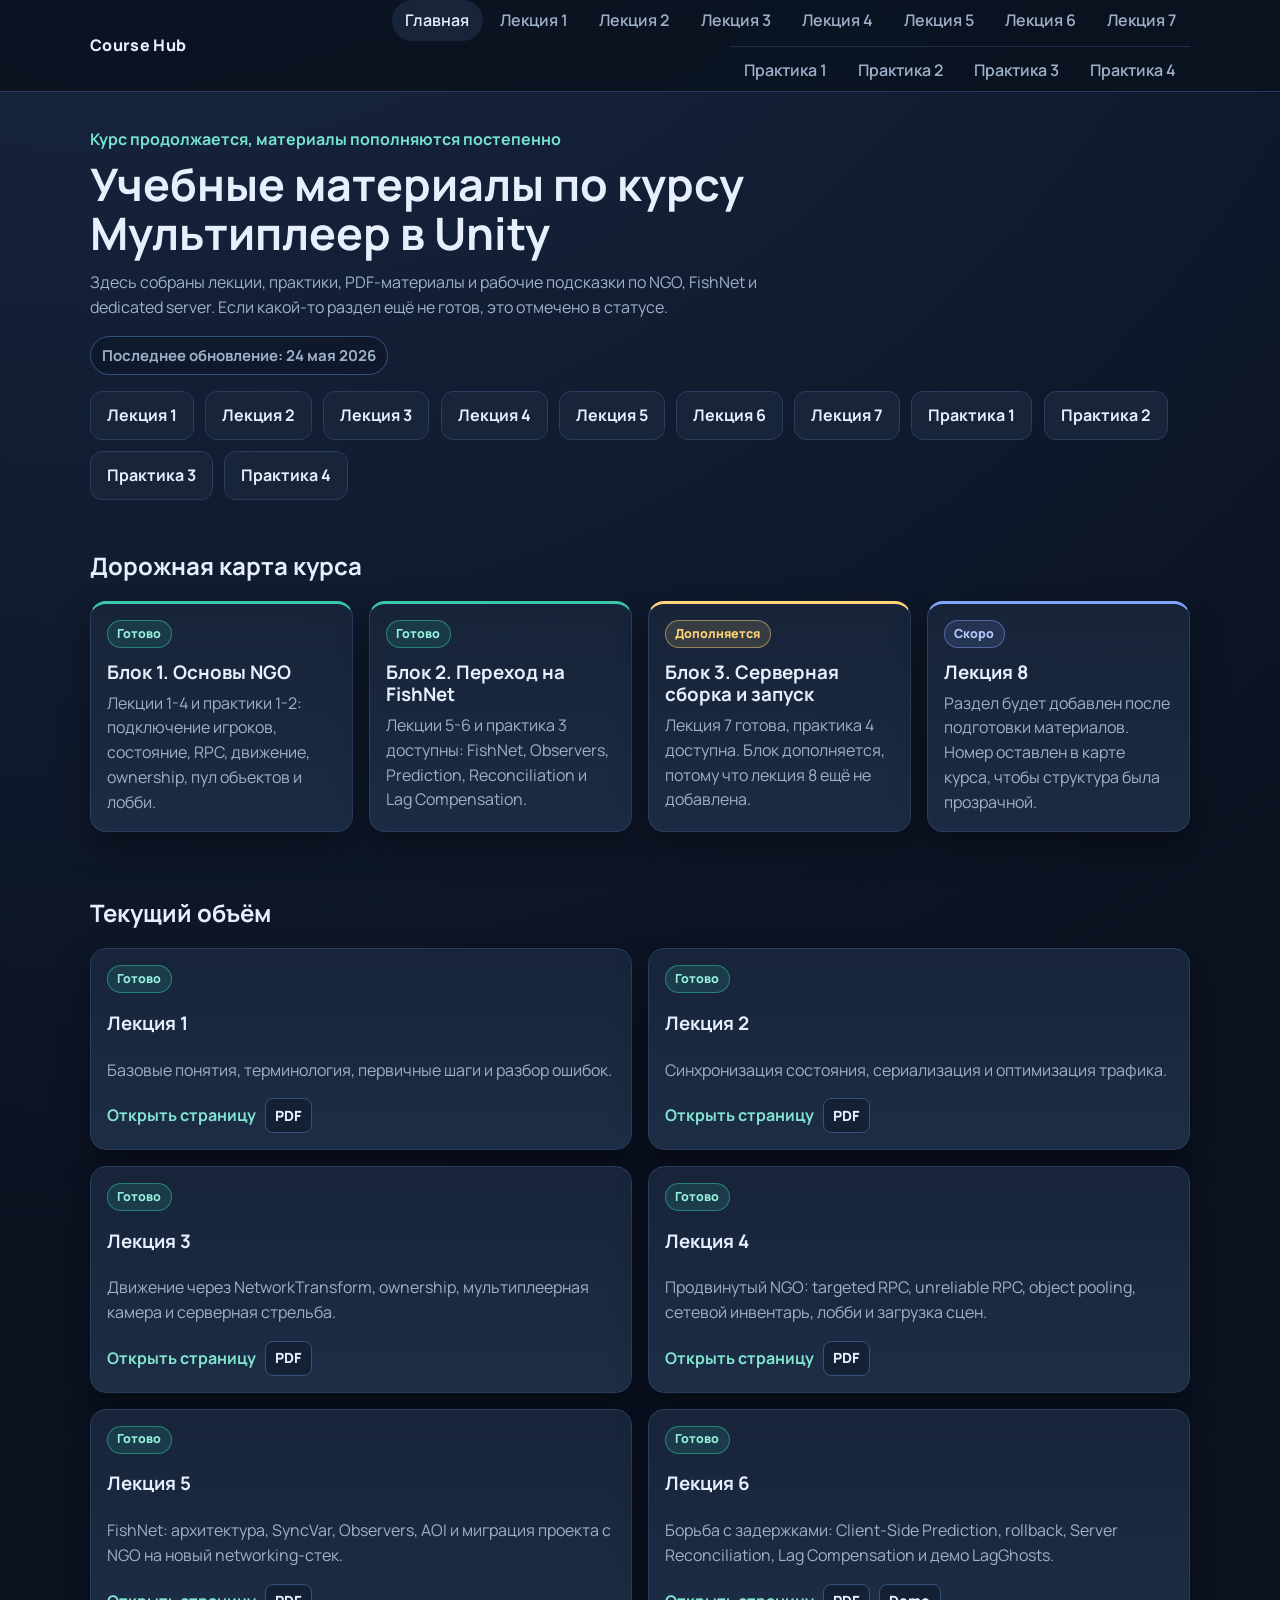
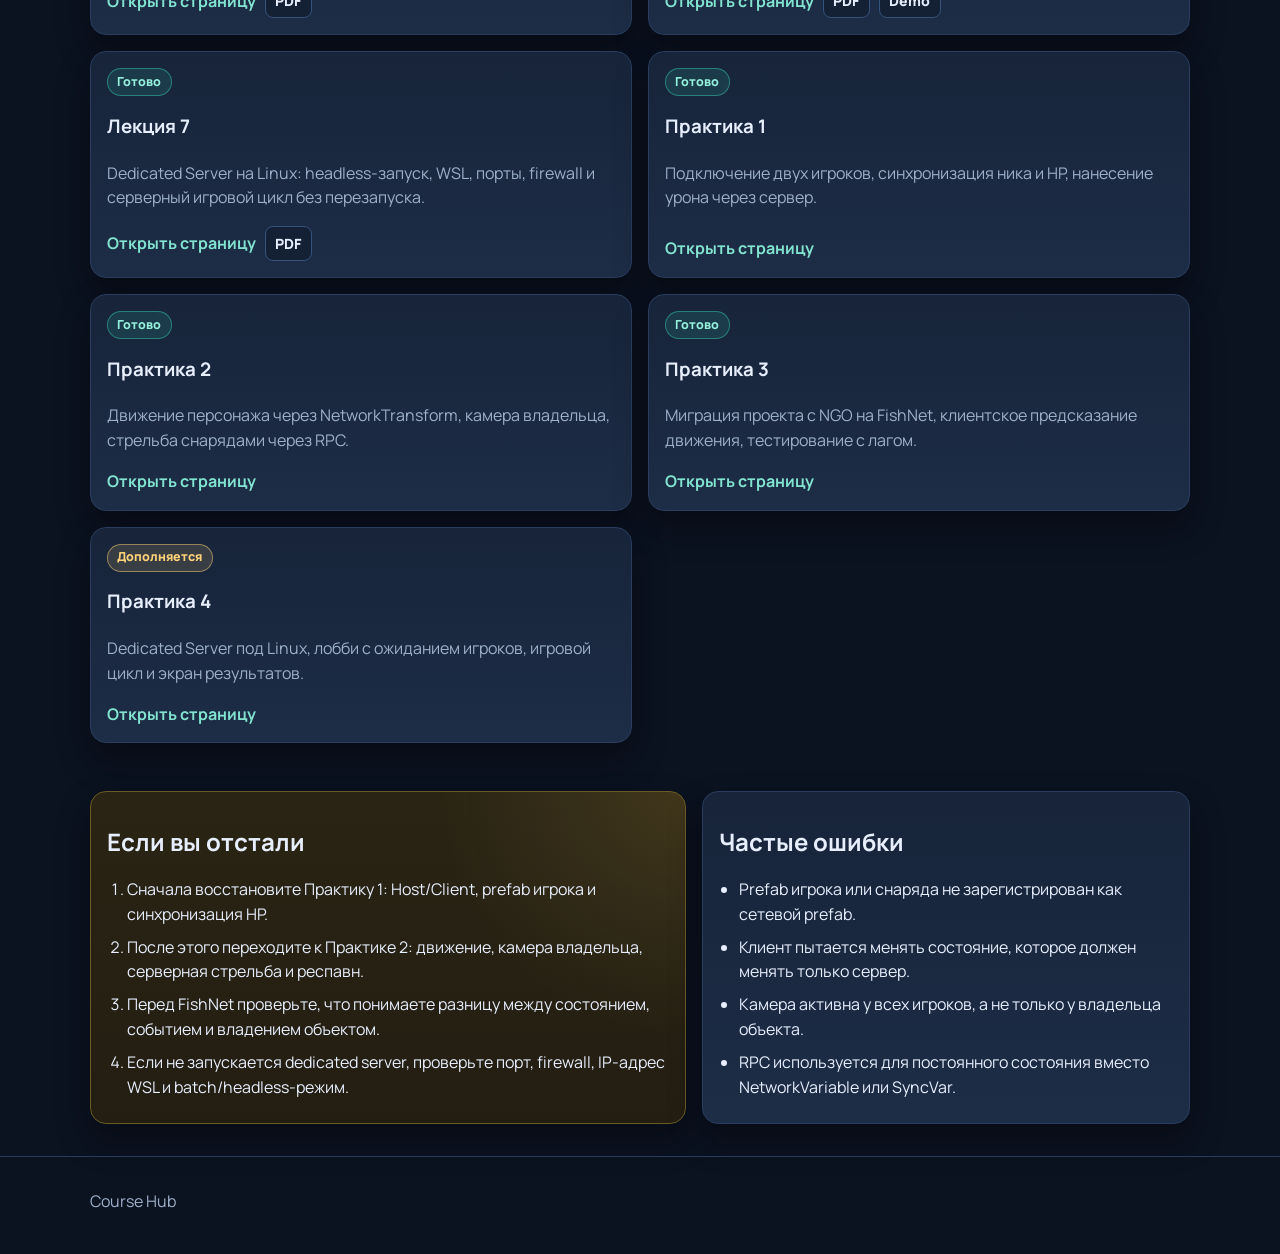
==== commit d554c7b1: "Add lecture 6 materials" ====
--- a/index.html
+++ b/index.html
@@ -23,6 +23,7 @@
         <a href="./lectures/lecture-3.html">Лекция 3</a>
         <a href="./lectures/lecture-4.html">Лекция 4</a>
         <a href="./lectures/lecture-5.html">Лекция 5</a>
+        <a href="./lectures/lecture-6.html">Лекция 6</a>
         <a href="./lectures/lecture-7.html">Лекция 7</a>
       </div>
       <div class="nav-row nav-row-practices">
@@ -41,13 +42,14 @@
         <p class="eyebrow">Курс продолжается, материалы пополняются постепенно</p>
         <h1>Учебные материалы по курсу<br>Мультиплеер в Unity</h1>
         <p class="page-lead">Здесь собраны лекции, практики, PDF-материалы и рабочие подсказки по NGO, FishNet и dedicated server. Если какой-то раздел ещё не готов, это отмечено в статусе.</p>
-        <p class="last-updated">Последнее обновление: 1 мая 2026</p>
+        <p class="last-updated">Последнее обновление: 24 мая 2026</p>
         <div class="hero-actions">
           <a class="btn btn-hero-link" href="./lectures/lecture-1.html">Лекция 1</a>
           <a class="btn btn-hero-link" href="./lectures/lecture-2.html">Лекция 2</a>
           <a class="btn btn-hero-link" href="./lectures/lecture-3.html">Лекция 3</a>
           <a class="btn btn-hero-link" href="./lectures/lecture-4.html">Лекция 4</a>
           <a class="btn btn-hero-link" href="./lectures/lecture-5.html">Лекция 5</a>
+          <a class="btn btn-hero-link" href="./lectures/lecture-6.html">Лекция 6</a>
           <a class="btn btn-hero-link" href="./lectures/lecture-7.html">Лекция 7</a>
           <a class="btn btn-hero-link" href="./lectures/practice-1.html">Практика 1</a>
           <a class="btn btn-hero-link" href="./lectures/practice-2.html">Практика 2</a>
@@ -65,10 +67,10 @@
           <h3>Блок 1. Основы NGO</h3>
           <p>Лекции 1-4 и практики 1-2: подключение игроков, состояние, RPC, движение, ownership, пул объектов и лобби.</p>
         </article>
-        <article class="roadmap-item is-progress">
-          <span class="status-badge status-progress">Дополняется</span>
+        <article class="roadmap-item is-done">
+          <span class="status-badge status-ready">Готово</span>
           <h3>Блок 2. Переход на FishNet</h3>
-          <p>Лекция 5 и практика 3 доступны. Блок дополняется, потому что лекция 6 ещё не добавлена.</p>
+          <p>Лекции 5-6 и практика 3 доступны: FishNet, Observers, Prediction, Reconciliation и Lag Compensation.</p>
         </article>
         <article class="roadmap-item is-progress">
           <span class="status-badge status-progress">Дополняется</span>
@@ -77,8 +79,8 @@
         </article>
         <article class="roadmap-item is-soon">
           <span class="status-badge status-soon">Скоро</span>
-          <h3>Лекции 6 и 8</h3>
-          <p>Разделы будут добавлены после подготовки материалов. Номера оставлены в карте курса, чтобы структура была прозрачной.</p>
+          <h3>Лекция 8</h3>
+          <p>Раздел будет добавлен после подготовки материалов. Номер оставлен в карте курса, чтобы структура была прозрачной.</p>
         </article>
       </div>
     </section>
@@ -129,6 +131,16 @@
           <div class="card-actions">
             <a class="link-arrow" href="./lectures/lecture-5.html">Открыть страницу</a>
             <a class="file-link" href="./Lectures%20file/Lecture%205.pdf">PDF</a>
+          </div>
+        </article>
+        <article class="card">
+          <span class="status-badge status-ready">Готово</span>
+          <h3>Лекция 6</h3>
+          <p>Борьба с задержками: Client-Side Prediction, rollback, Server Reconciliation, Lag Compensation и демо LagGhosts.</p>
+          <div class="card-actions">
+            <a class="link-arrow" href="./lectures/lecture-6.html">Открыть страницу</a>
+            <a class="file-link" href="./Lectures%20file/Lecture%206.pdf">PDF</a>
+            <a class="file-link" href="./Demo/Lecture%206.unitypackage" download>Demo</a>
           </div>
         </article>
         <article class="card">
